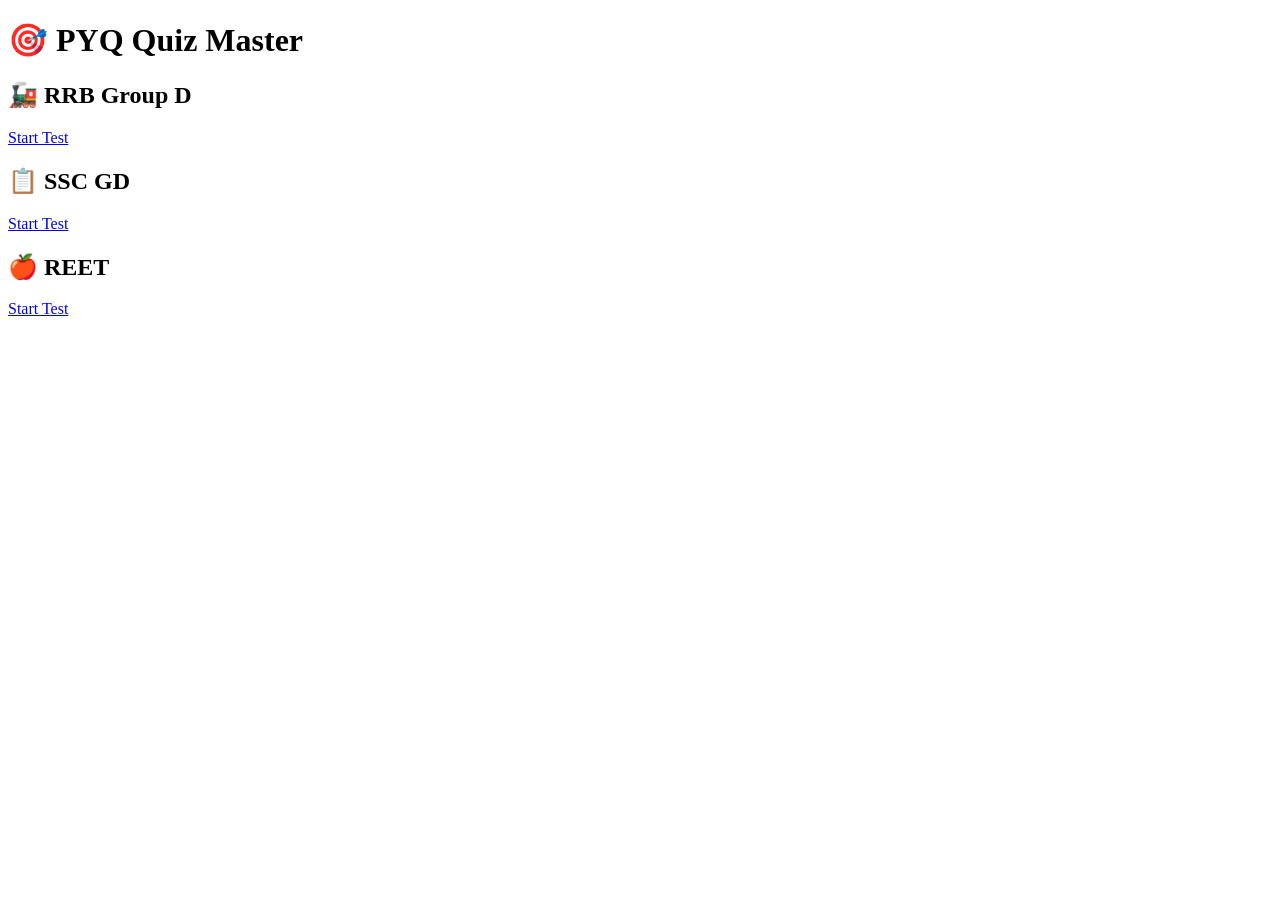
==== index.html @ c5b72453 "Create index.html" ====
<!DOCTYPE html>
<html>
<head>
<meta charset="UTF-8">
<title>PYQ Quiz Master</title>
</head>
<body>

<h1>🎯 PYQ Quiz Master</h1>

<h2>🚂 RRB Group D</h2>
<a href="#">Start Test</a>

<h2>📋 SSC GD</h2>
<a href="#">Start Test</a>

<h2>🍎 REET</h2>
<a href="#">Start Test</a>

</body>
</html>
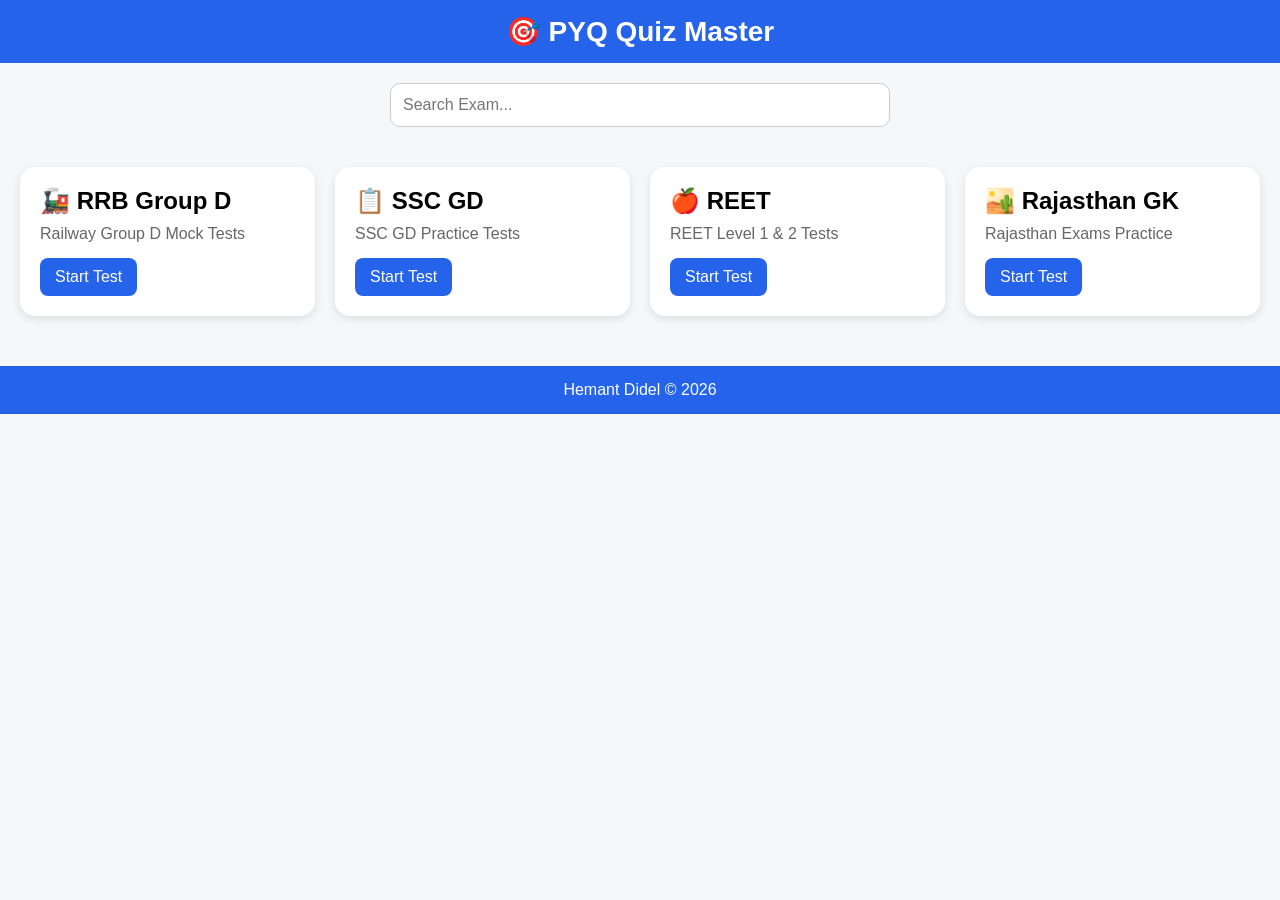
==== commit b06c32f3: "Update index.html" ====
--- a/index.html
+++ b/index.html
@@ -1,21 +1,133 @@
 <!DOCTYPE html>
-<html>
+<html lang="hi">
 <head>
 <meta charset="UTF-8">
+<meta name="viewport" content="width=device-width, initial-scale=1.0">
 <title>PYQ Quiz Master</title>
+
+<style>
+*{
+margin:0;
+padding:0;
+box-sizing:border-box;
+font-family:Arial,sans-serif;
+}
+
+body{
+background:#f5f7fb;
+}
+
+header{
+background:#2563eb;
+color:white;
+padding:15px;
+text-align:center;
+font-size:28px;
+font-weight:bold;
+}
+
+.search{
+padding:20px;
+text-align:center;
+}
+
+.search input{
+width:90%;
+max-width:500px;
+padding:12px;
+border:1px solid #ccc;
+border-radius:10px;
+font-size:16px;
+}
+
+.container{
+display:grid;
+grid-template-columns:repeat(auto-fit,minmax(250px,1fr));
+gap:20px;
+padding:20px;
+}
+
+.card{
+background:white;
+padding:20px;
+border-radius:15px;
+box-shadow:0 3px 10px rgba(0,0,0,.1);
+transition:.3s;
+}
+
+.card:hover{
+transform:translateY(-5px);
+}
+
+.card h2{
+margin-bottom:10px;
+}
+
+.card p{
+color:#666;
+margin-bottom:15px;
+}
+
+.btn{
+display:inline-block;
+background:#2563eb;
+color:white;
+padding:10px 15px;
+text-decoration:none;
+border-radius:8px;
+}
+
+footer{
+margin-top:30px;
+background:#2563eb;
+color:white;
+text-align:center;
+padding:15px;
+}
+</style>
 </head>
+
 <body>
 
-<h1>🎯 PYQ Quiz Master</h1>
+<header>
+🎯 PYQ Quiz Master
+</header>
 
+<div class="search">
+<input type="text" placeholder="Search Exam...">
+</div>
+
+<div class="container">
+
+<div class="card">
 <h2>🚂 RRB Group D</h2>
-<a href="#">Start Test</a>
+<p>Railway Group D Mock Tests</p>
+<a class="btn" href="#">Start Test</a>
+</div>
 
+<div class="card">
 <h2>📋 SSC GD</h2>
-<a href="#">Start Test</a>
+<p>SSC GD Practice Tests</p>
+<a class="btn" href="#">Start Test</a>
+</div>
 
+<div class="card">
 <h2>🍎 REET</h2>
-<a href="#">Start Test</a>
+<p>REET Level 1 & 2 Tests</p>
+<a class="btn" href="#">Start Test</a>
+</div>
+
+<div class="card">
+<h2>🏜️ Rajasthan GK</h2>
+<p>Rajasthan Exams Practice</p>
+<a class="btn" href="#">Start Test</a>
+</div>
+
+</div>
+
+<footer>
+Hemant Didel © 2026
+</footer>
 
 </body>
 </html>
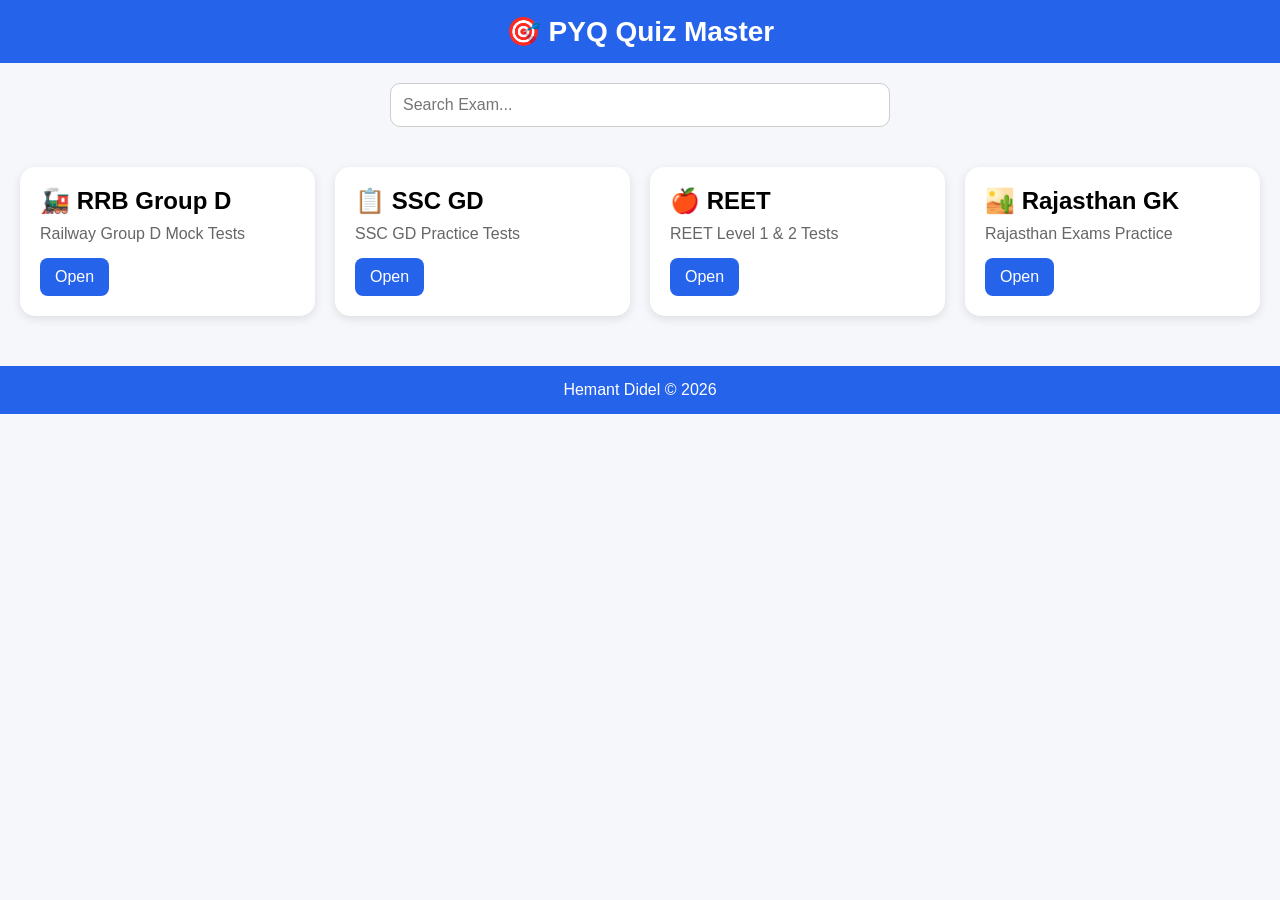
==== commit 14c5c5ad: "Update index.html" ====
--- a/index.html
+++ b/index.html
@@ -102,25 +102,25 @@
 <div class="card">
 <h2>🚂 RRB Group D</h2>
 <p>Railway Group D Mock Tests</p>
-<a class="btn" href="#">Start Test</a>
+<a class="btn" href="rrb.html">Open</a>
 </div>
 
 <div class="card">
 <h2>📋 SSC GD</h2>
 <p>SSC GD Practice Tests</p>
-<a class="btn" href="#">Start Test</a>
+<a class="btn" href="ssc.html">Open</a>
 </div>
 
 <div class="card">
 <h2>🍎 REET</h2>
 <p>REET Level 1 & 2 Tests</p>
-<a class="btn" href="#">Start Test</a>
+<a class="btn" href="reet.html">Open</a>
 </div>
 
 <div class="card">
 <h2>🏜️ Rajasthan GK</h2>
 <p>Rajasthan Exams Practice</p>
-<a class="btn" href="#">Start Test</a>
+<a class="btn" href="rajasthan.html">Open</a>
 </div>
 
 </div>
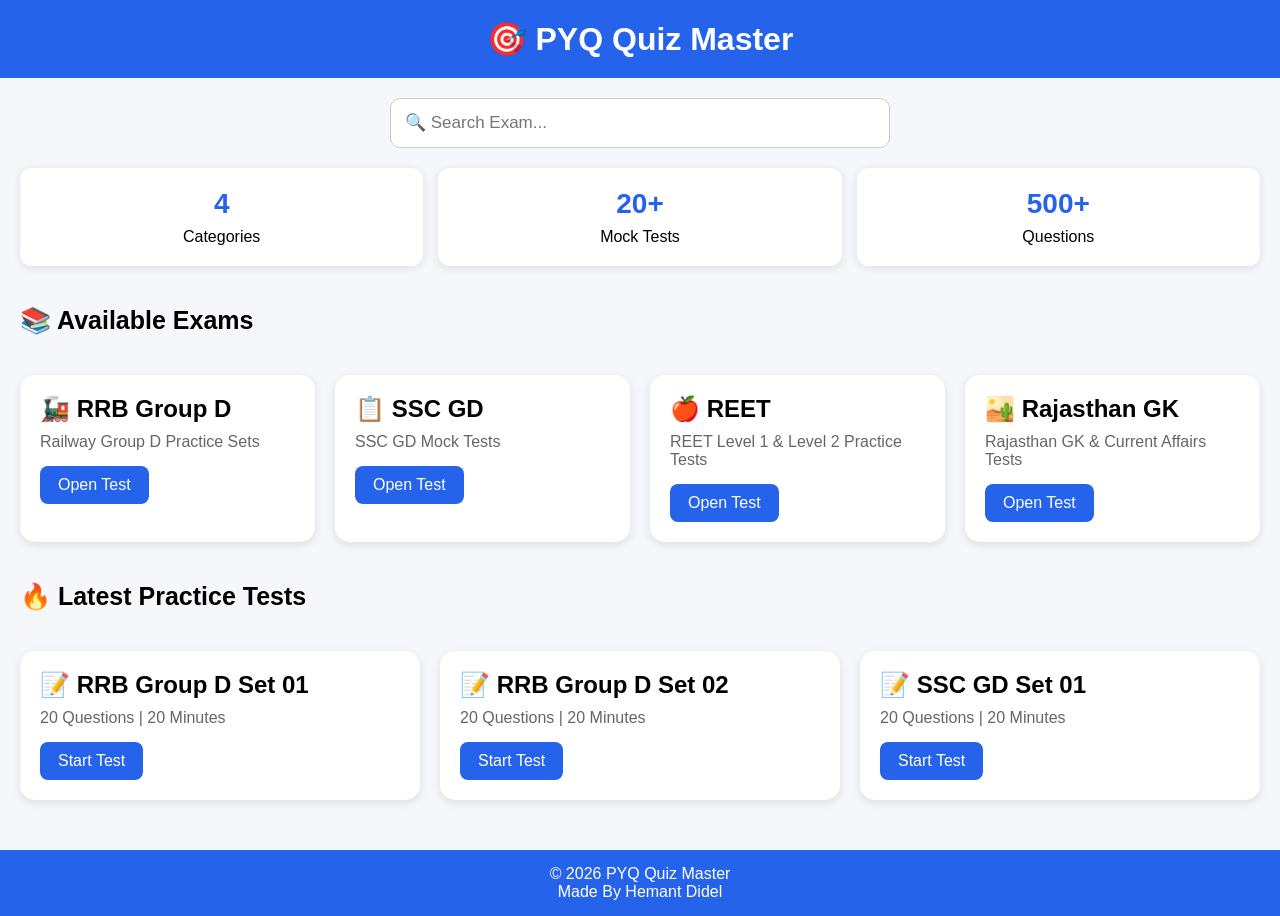
==== commit 22131ccc: "Update index.html" ====
--- a/index.html
+++ b/index.html
@@ -1,11 +1,17 @@
 <!DOCTYPE html>
 <html lang="hi">
+
 <head>
+
 <meta charset="UTF-8">
-<meta name="viewport" content="width=device-width, initial-scale=1.0">
+
+<meta name="viewport"
+content="width=device-width, initial-scale=1.0">
+
 <title>PYQ Quiz Master</title>
 
 <style>
+
 *{
 margin:0;
 padding:0;
@@ -14,120 +20,431 @@
 }
 
 body{
+
 background:#f5f7fb;
+
 }
 
 header{
+
+background:#2563eb;
+color:white;
+padding:20px;
+text-align:center;
+font-size:32px;
+font-weight:bold;
+
+}
+
+.search{
+
+padding:20px;
+text-align:center;
+
+}
+
+.search input{
+
+width:90%;
+max-width:500px;
+padding:14px;
+font-size:17px;
+border-radius:10px;
+border:1px solid #ccc;
+outline:none;
+
+}
+
+.stats{
+
+display:grid;
+grid-template-columns:repeat(auto-fit,minmax(180px,1fr));
+gap:15px;
+padding:0 20px 20px;
+
+}
+
+.stat{
+
+background:white;
+padding:20px;
+border-radius:12px;
+text-align:center;
+box-shadow:0 2px 10px rgba(0,0,0,.1);
+
+}
+
+.stat h2{
+
+color:#2563eb;
+font-size:28px;
+margin-bottom:8px;
+
+}
+
+.title{
+
+padding:20px;
+font-size:25px;
+font-weight:bold;
+
+}
+
+.container{
+
+display:grid;
+grid-template-columns:repeat(auto-fit,minmax(250px,1fr));
+gap:20px;
+padding:20px;
+
+}
+
+.card{
+
+background:white;
+padding:20px;
+border-radius:15px;
+box-shadow:0 3px 10px rgba(0,0,0,.1);
+transition:.3s;
+
+}
+
+.card:hover{
+
+transform:translateY(-5px);
+
+}
+
+.card h2{
+
+margin-bottom:10px;
+
+}
+
+.card p{
+
+margin-bottom:15px;
+color:#666;
+
+}
+
+.btn{
+
+display:inline-block;
+background:#2563eb;
+color:white;
+padding:10px 18px;
+text-decoration:none;
+border-radius:8px;
+
+}
+
+footer{
+
 background:#2563eb;
 color:white;
 padding:15px;
 text-align:center;
-font-size:28px;
-font-weight:bold;
-}
-
-.search{
-padding:20px;
-text-align:center;
-}
-
-.search input{
-width:90%;
-max-width:500px;
-padding:12px;
-border:1px solid #ccc;
-border-radius:10px;
-font-size:16px;
-}
-
-.container{
-display:grid;
-grid-template-columns:repeat(auto-fit,minmax(250px,1fr));
-gap:20px;
-padding:20px;
-}
-
-.card{
-background:white;
-padding:20px;
-border-radius:15px;
-box-shadow:0 3px 10px rgba(0,0,0,.1);
-transition:.3s;
-}
-
-.card:hover{
-transform:translateY(-5px);
-}
-
-.card h2{
-margin-bottom:10px;
-}
-
-.card p{
-color:#666;
-margin-bottom:15px;
-}
-
-.btn{
-display:inline-block;
-background:#2563eb;
-color:white;
-padding:10px 15px;
-text-decoration:none;
-border-radius:8px;
-}
-
-footer{
 margin-top:30px;
-background:#2563eb;
-color:white;
-text-align:center;
-padding:15px;
-}
+
+}
+
 </style>
+
 </head>
 
 <body>
 
 <header>
+
 🎯 PYQ Quiz Master
+
 </header>
 
 <div class="search">
-<input type="text" placeholder="Search Exam...">
+
+<input
+type="text"
+id="searchBox"
+placeholder="🔍 Search Exam..."
+onkeyup="searchExam()">
+
+</div>
+
+<div class="stats">
+
+<div class="stat">
+
+<h2>4</h2>
+
+<p>Categories</p>
+
+</div>
+
+<div class="stat">
+
+<h2>20+</h2>
+
+<p>Mock Tests</p>
+
+</div>
+
+<div class="stat">
+
+<h2>500+</h2>
+
+<p>Questions</p>
+
+</div>
+
+</div>
+
+<div class="title">
+
+📚 Available Exams
+
 </div>
 
 <div class="container">
 
+<div class="card"
+
+data-name="rrb railway group d">
+
+<h2>🚂 RRB Group D</h2>
+
+<p>
+
+Railway Group D Practice Sets
+
+</p>
+
+<a class="btn"
+
+href="rrb.html">
+
+Open Test
+
+</a>
+
+</div>
+
+<div class="card"
+
+data-name="ssc gd">
+
+<h2>📋 SSC GD</h2>
+
+<p>
+
+SSC GD Mock Tests
+
+</p>
+
+<a class="btn"
+
+href="ssc.html">
+
+Open Test
+
+</a>
+
+</div>
+  
+<div class="card"
+
+data-name="reet">
+
+<h2>🍎 REET</h2>
+
+<p>
+
+REET Level 1 & Level 2 Practice Tests
+
+</p>
+
+<a class="btn"
+
+href="reet.html">
+
+Open Test
+
+</a>
+
+</div>
+
+<div class="card"
+
+data-name="rajasthan gk">
+
+<h2>🏜️ Rajasthan GK</h2>
+
+<p>
+
+Rajasthan GK & Current Affairs Tests
+
+</p>
+
+<a class="btn"
+
+href="rajasthan.html">
+
+Open Test
+
+</a>
+
+</div>
+
+</div>
+
+<div class="title">
+
+🔥 Latest Practice Tests
+
+</div>
+
+<div class="container">
+
 <div class="card">
-<h2>🚂 RRB Group D</h2>
-<p>Railway Group D Mock Tests</p>
-<a class="btn" href="rrb.html">Open</a>
+
+<h2>📝 RRB Group D Set 01</h2>
+
+<p>
+
+20 Questions | 20 Minutes
+
+</p>
+
+<a class="btn"
+
+href="quiz.html?test=rrb-groupd-01">
+
+Start Test
+
+</a>
+
 </div>
 
 <div class="card">
-<h2>📋 SSC GD</h2>
-<p>SSC GD Practice Tests</p>
-<a class="btn" href="ssc.html">Open</a>
+
+<h2>📝 RRB Group D Set 02</h2>
+
+<p>
+
+20 Questions | 20 Minutes
+
+</p>
+
+<a class="btn"
+
+href="quiz.html?test=rrb-groupd-02">
+
+Start Test
+
+</a>
+
 </div>
 
 <div class="card">
-<h2>🍎 REET</h2>
-<p>REET Level 1 & 2 Tests</p>
-<a class="btn" href="reet.html">Open</a>
-</div>
-
-<div class="card">
-<h2>🏜️ Rajasthan GK</h2>
-<p>Rajasthan Exams Practice</p>
-<a class="btn" href="rajasthan.html">Open</a>
+
+<h2>📝 SSC GD Set 01</h2>
+
+<p>
+
+20 Questions | 20 Minutes
+
+</p>
+
+<a class="btn"
+
+href="quiz.html?test=ssc-gd-01">
+
+Start Test
+
+</a>
+
 </div>
 
 </div>
 
 <footer>
-Hemant Didel © 2026
+
+<p>
+
+© 2026 PYQ Quiz Master
+
+</p>
+
+<p>
+
+Made By Hemant Didel
+
+</p>
+
 </footer>
+  
+<script>
+
+function searchExam(){
+
+let input=document
+.getElementById("searchBox")
+.value
+.toLowerCase();
+
+let cards=document
+.querySelectorAll(".card");
+
+cards.forEach(function(card){
+
+let text=card.innerText.toLowerCase();
+
+if(text.indexOf(input)>-1){
+
+card.style.display="block";
+
+}else{
+
+card.style.display="none";
+
+}
+
+});
+
+}
+
+// Enter key पर पहला visible test open होगा
+
+document.getElementById("searchBox")
+.addEventListener("keypress",function(e){
+
+if(e.key==="Enter"){
+
+let cards=document.querySelectorAll(".card");
+
+for(let i=0;i<cards.length;i++){
+
+if(cards[i].style.display!=="none"){
+
+let link=cards[i].querySelector("a");
+
+if(link){
+
+window.location=link.href;
+
+break;
+
+}
+
+}
+
+}
+
+}
+
+});
+
+</script>
 
 </body>
 </html>
